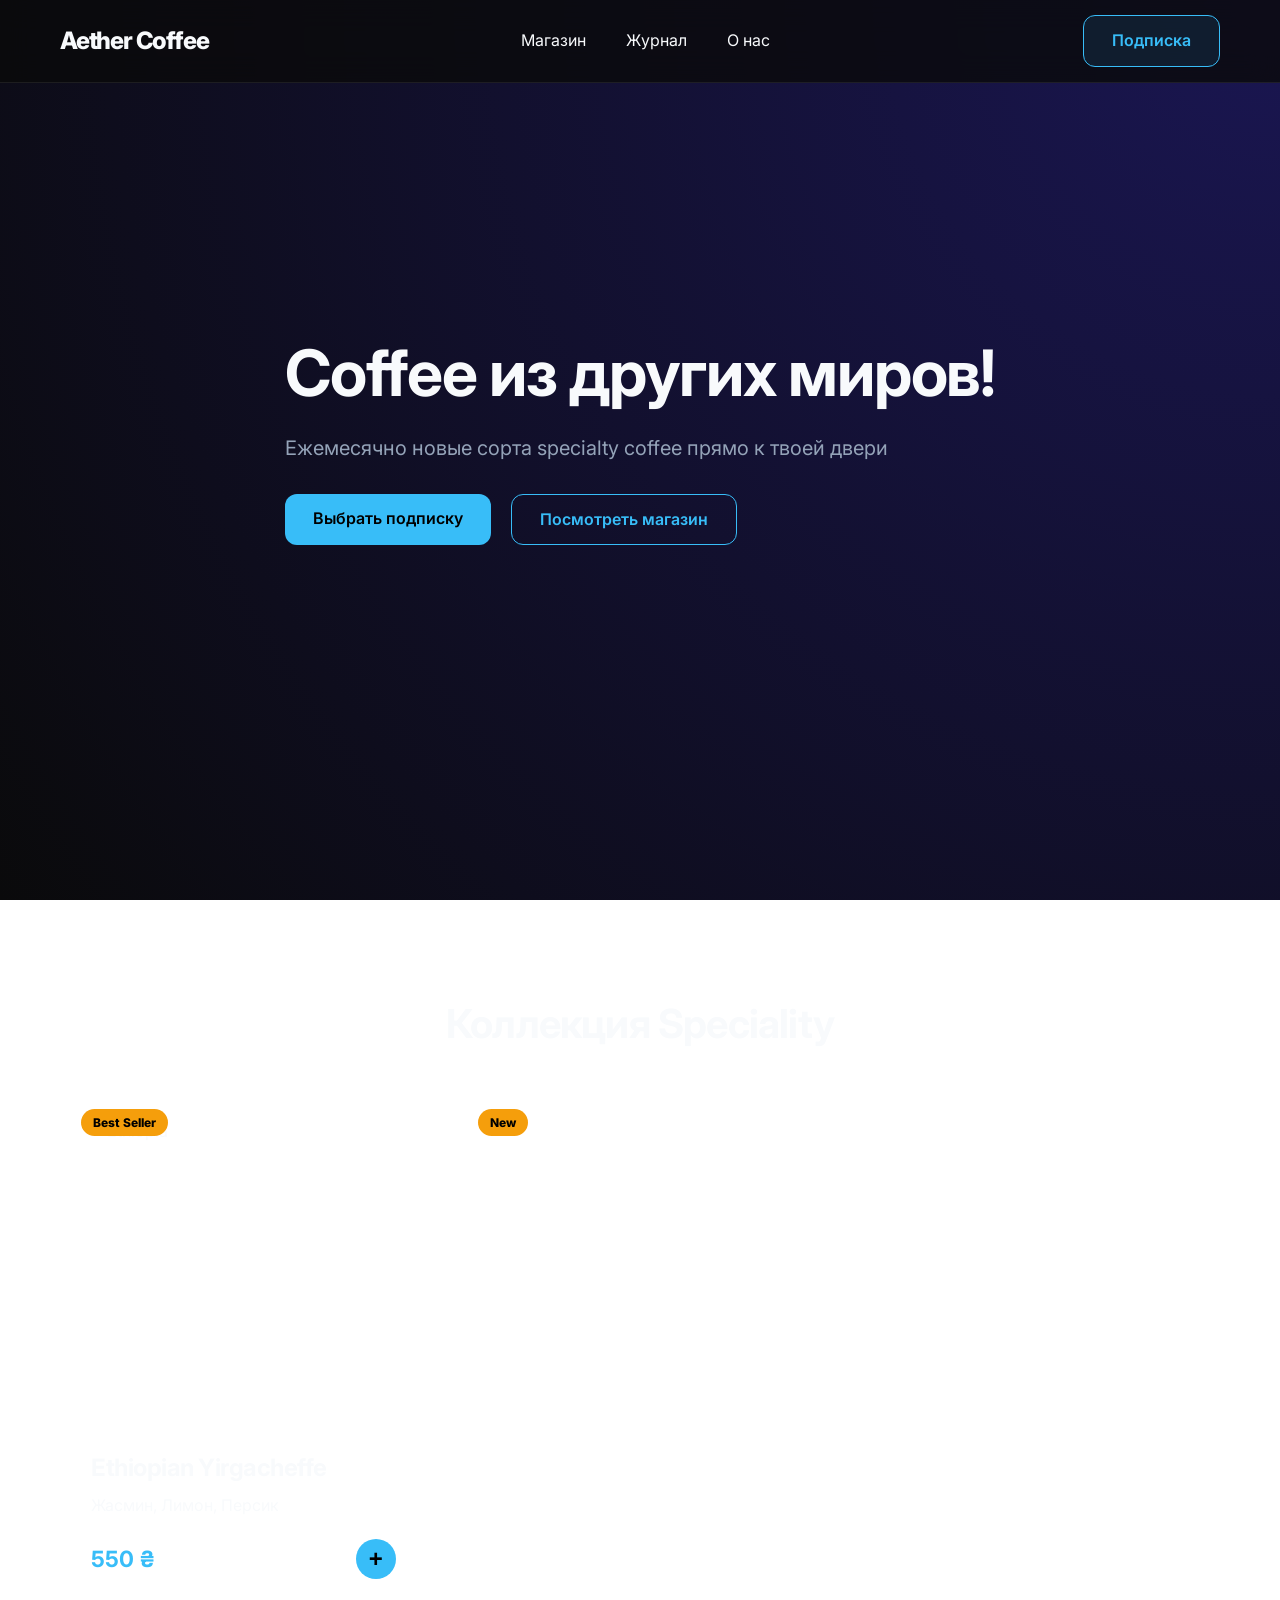
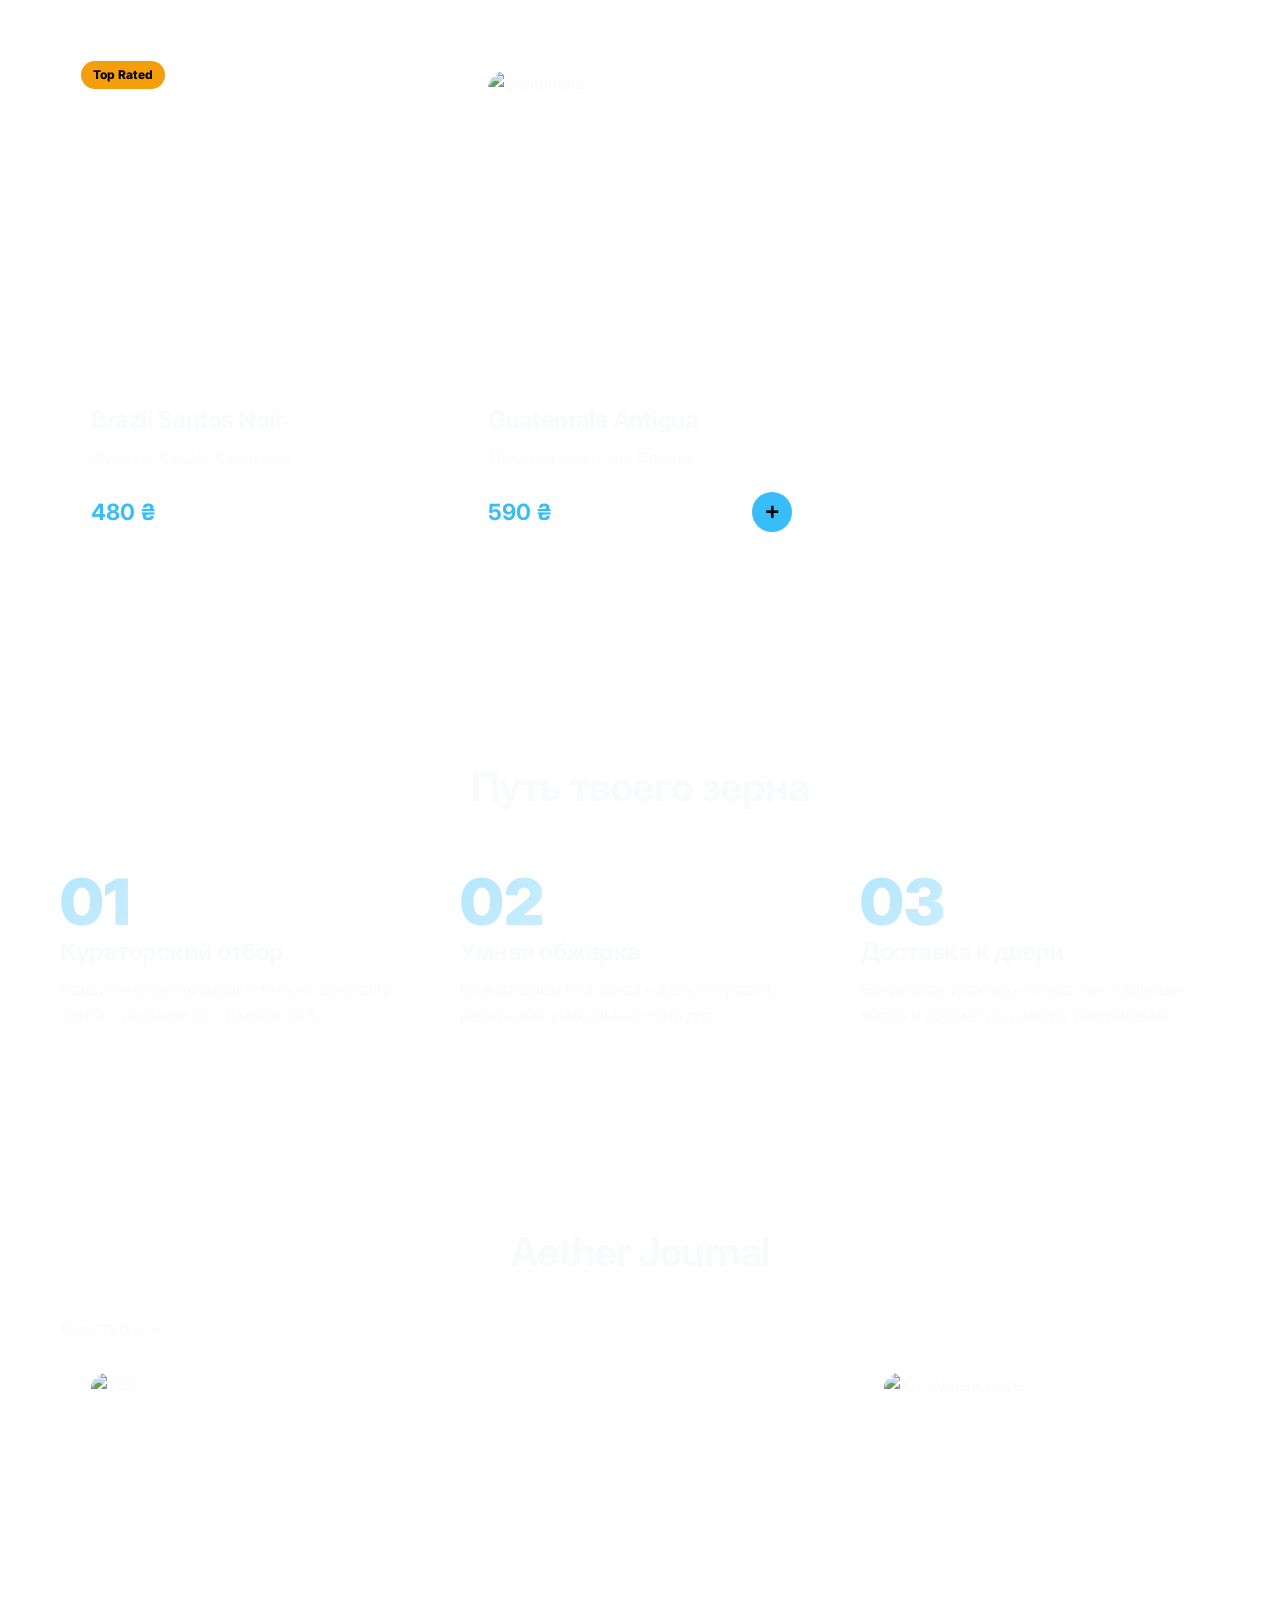
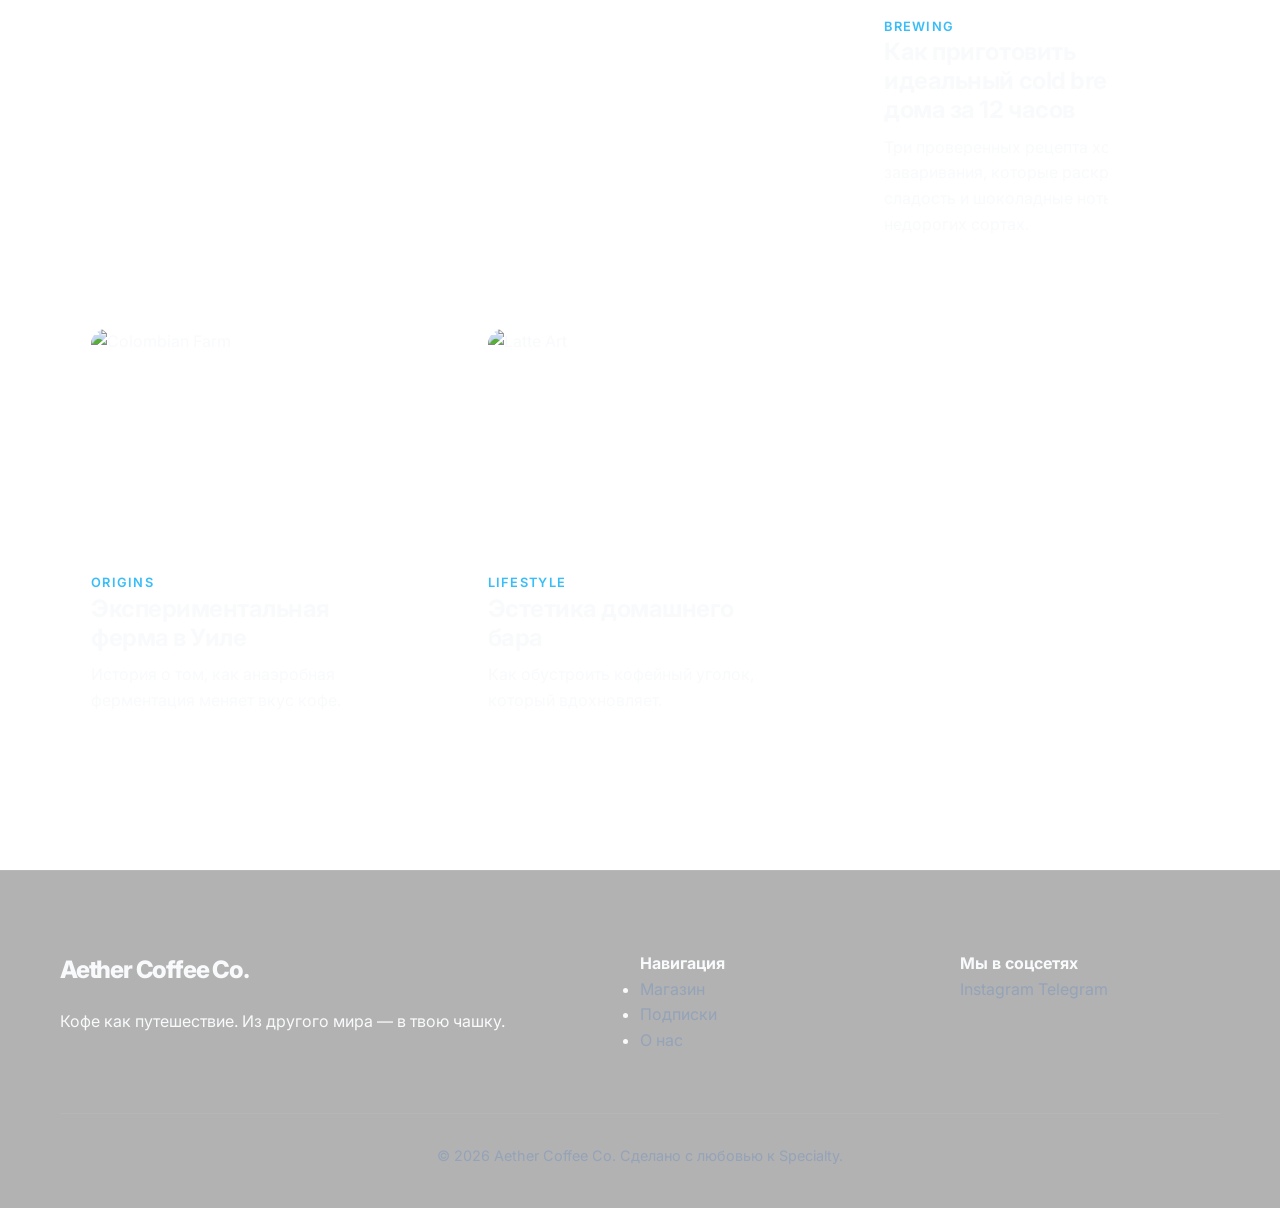
==== index.html @ 2e509341 "Rename Кофейня ручная работа+ повторения.html to index.html" ====
<!doctype html>
<html lang="ru">
  <head>
    <meta charset="UTF-8" />
    <meta name="viewport" content="width=device-width, initial-scale=1.0" />
    <title>Aether Coffee Co. | Кофе из другого мира</title>
    <link
      href="https://fonts.googleapis.com/css2?family=Inter:wght@400;600;800&display=swap"
      rel="stylesheet"
    />
    <link rel="stylesheet" href="style3.css" />
  </head>
  <body>
    <header class="navbar">
      <div class="container navbar-inner">
        <a href="#" class="logo">Aether Coffee</a>
        <nav class="nav-links">
          <a href="#shop">Магазин</a>
          <a href="#journal">Журнал</a>
          <a href="#about">О нас</a>
        </nav>
        <a href="#subscriptions" class="btn btn-outline">Подписка</a>
      </div>
    </header>

    <section class="hero">
      <div class="container">
        <div class="hero-content">
          <h1 class="hero-title">Coffee из других миров!</h1>
          <p class="hero-subtitle">
            Ежемесячно новые сорта specialty coffee прямо к твоей двери
          </p>
          <div class="hero-actions">
            <a href="#subscriptions" class="btn btn-primary"
              >Выбрать подписку</a
            >
            <a href="#shop" class="btn btn-secondary">Посмотреть магазин</a>
          </div>
        </div>
      </div>
    </section>

    <section id="shop" class="shop-preview">
      <div class="container">
        <h2 class="section-title">Коллекция Speciality</h2>
        <div class="product-grid">
          <article class="product-card glass-card">
            <div class="product-badge">Best Seller</div>
            <img
              src="https://images.unsplash.com/photo-1559056199-641a0ac8b55e?auto=format&fit=crop&w=600&q=80"
              alt="Ethiopia"
              class="product-img"
            />
            <div class="product-info">
              <h3>Ethiopian Yirgacheffe</h3>
              <p class="tasting-notes">Жасмин, Лимон, Персик</p>
              <div class="product-footer">
                <span class="price">550 ₴</span>
                <button class="btn-icon"><span>+</span></button>
              </div>
            </div>
          </article>
          <article class="product-card glass-card">
            <div class="product-badge">New</div>
            <img
              src="https://images.unsplash.com/photo-1580915411954-282cb1b0d780?auto=format&fit=crop&w=600&q=80"
              alt="Colombia"
              class="product-img"
            />
            <div class="product-info">
              <h3>Colombian Geisha</h3>
              <p class="tasting-notes">Манго, Мед, Цитрусовые</p>
              <div class="product-footer">
                <span class="price">720 ₴</span>
                <button class="btn-icon"><span>+</span></button>
              </div>
            </div>
          </article>
          <article class="product-card glass-card">
            <div class="product-badge">Limited</div>
            <img
              src="https://images.unsplash.com/photo-1514432324607-a09d9b4aefdd?auto=format&fit=crop&w=600&q=80"
              alt="Kenya"
              class="product-img"
            />
            <div class="product-info">
              <h3>Kenya AA Kiambu</h3>
              <p class="tasting-notes">Черная смородина, Шиповник</p>
              <div class="product-footer">
                <span class="price">680 ₴</span>
                <button class="btn-icon"><span>+</span></button>
              </div>
            </div>
          </article>
          <article class="product-card glass-card">
            <div class="product-badge">Top Rated</div>
            <img
              src="https://images.unsplash.com/photo-1511537190424-bbbab87ac5eb?auto=format&fit=crop&w=600&q=80"
              alt="Brazil"
              class="product-img"
            />
            <div class="product-info">
              <h3>Brazil Santos Noir</h3>
              <p class="tasting-notes">Фундук, Какао, Карамель</p>
              <div class="product-footer">
                <span class="price">480 ₴</span>
                <button class="btn-icon"><span>+</span></button>
              </div>
            </div>
          </article>

          <article class="product-card glass-card">
            <div class="product-badge">Organic</div>
            <img
              src="https://encrypted-tbn0.gstatic.com/images?q=tbn:ANd9GcR5IMcp-CFsYXRosvfypMw5XUXZTMXSh6ycgsonOim0kXkXULAT87Bcw-U&s"
              alt="Guatemala"
              class="product-img"
            />
            <div class="product-info">
              <h3>Guatemala Antigua</h3>
              <p class="tasting-notes">Дымный шоколад, Специи</p>
              <div class="product-footer">
                <span class="price">590 ₴</span>
                <button class="btn-icon"><span>+</span></button>
              </div>
            </div>
          </article>

          <article class="product-card glass-card">
            <div class="product-badge">Exclusive</div>
            <img
              src="https://images.unsplash.com/photo-1506372023823-741c83b836fe?auto=format&fit=crop&w=600&q=80"
              alt="Sumatra"
              class="product-img"
            />
            <div class="product-info">
              <h3>Sumatra Mandheling</h3>
              <p class="tasting-notes">Землистые ноты, Пряности</p>
              <div class="product-footer">
                <span class="price">610 ₴</span>
                <button class="btn-icon"><span>+</span></button>
              </div>
            </div>
          </article>
        </div>
      </div>
    </section>

    <section id="about" class="how-it-works">
      <div class="container">
        <h2 class="section-title">Путь твоего зерна</h2>
        <div class="steps-grid">
          <div class="step-card">
            <div class="step-number">01</div>
            <h3>Кураторский отбор</h3>
            <p>
              Наши сомелье выбирают только Speciality сорта с оценкой 85+ баллов
              SAA.
            </p>
          </div>
          <div class="step-card">
            <div class="step-number">02</div>
            <h3>Умная обжарка</h3>
            <p>
              Обжариваем под заказ в день отправки, раскрывая уникальный
              терруар.
            </p>
          </div>
          <div class="step-card">
            <div class="step-number">03</div>
            <h3>Доставка к двери</h3>
            <p>
              Вакуумная упаковка сохраняет эфирные масла и аромат до самого
              заваривания.
            </p>
          </div>
        </div>
      </div>
    </section>

    <section id="journal" class="journal">
      <div class="container">
        <div class="section-header">
          <h2 class="section-title">Aether Journal</h2>
          <a href="#" class="link-more">Все статьи &rarr;</a>
        </div>
        <div class="journal-grid">
          <article class="journal-item glass-card">
            <div class="journal-img-wrapper">
              <img
                src="https://images.unsplash.com/photo-1511920170033-f8396924c348?auto=format&fit=crop&w=800&q=80"
                alt="V60"
              />
            </div>
            <div class="journal-content">
              <span class="category">Education</span>
              <h3>Искусство V60: как раскрыть кислотность</h3>
              <p>Пошаговый гид по завариванию светлой обжарки в пуровере.</p>
            </div>
          </article>
          <article class="journal-item glass-card">
    <div class="journal-img-wrapper">
        <img 
            src="https://encrypted-tbn0.gstatic.com/images?q=tbn:ANd9GcQWr3xFC0qoLHi7qPM6paCzZO2SNGm3ir9oU4a5xfeZA9aO-rkvzT74Mjo&s" 
            alt="Кофе на рассвете" 
        />
    </div>
    <div class="journal-content">
        <span class="category">Philosophy</span>
        <h3>Почему хороший кофе — это всегда история</h3>
        <p>Каждая чашка specialty coffee несёт в себе труд фермера, климат, почву и время. Мы рассказываем эти истории.</p>
    </div>
</article>
<article class="journal-item glass-card">
    <div class="journal-img-wrapper">
        <img 
            src="https://images.unsplash.com/photo-1512568400610-62da28bc8a13?auto=format&fit=crop&w=800&q=80" 
            alt="Холодный кофе" 
        />
    </div>
    <div class="journal-content">
        <span class="category">Brewing</span>
        <h3>Как приготовить идеальный cold brew дома за 12 часов</h3>
        <p>Три проверенных рецепта холодного заваривания, которые раскрывают сладость и шоколадные ноты даже в недорогих сортах.</p>
    </div>
</article>
          <article class="journal-item glass-card">
            <div class="journal-img-wrapper">
              <img
                src="https://images.unsplash.com/photo-1559056199-641a0ac8b55e?auto=format&fit=crop&w=600&q=80"
                alt="Colombian Farm"
              />
            </div>
            <div class="journal-content">
              <span class="category">Origins</span>
              <h3>Экспериментальная ферма в Уиле</h3>
              <p>История о том, как анаэробная ферментация меняет вкус кофе.</p>
            </div>
          </article>
          <article class="journal-item glass-card">
            <div class="journal-img-wrapper">
              <img
                src="https://images.unsplash.com/photo-1495474472287-4d71bcdd2085?auto=format&fit=crop&w=800&q=80"
                alt="Latte Art"
              />
            </div>
            <div class="journal-content">
              <span class="category">Lifestyle</span>
              <h3>Эстетика домашнего бара</h3>
              <p>Как обустроить кофейный уголок, который вдохновляет.</p>
            </div>
          </article>
          <article class="journal-item glass-card">
            <div class="journal-img-wrapper">
              <img
                src="https://images.unsplash.com/photo-1442512595331-e89e73853f31?auto=format&fit=crop&w=800&q=80"
                alt="Roasting"
              />
            </div>
            <div class="journal-content">
              <span class="category">Science</span>
              <h3>Химия обжарки: первый "крак"</h3>
              <p>
                Что происходит с зерном при температуре 200°C и как это влияет
                на сладость.
              </p>
            </div>
          </article>
        </div>
      </div>
    </section>

    <footer class="main-footer">
      <div class="container">
        <div class="footer-grid">
          <div class="footer-brand">
            <div class="logo">Aether Coffee Co.</div>
            <p>Кофе как путешествие. Из другого мира — в твою чашку.</p>
          </div>
          <div class="footer-nav">
            <h4>Навигация</h4>
            <ul>
              <li><a href="#shop">Магазин</a></li>
              <li><a href="#subscriptions">Подписки</a></li>
              <li><a href="#about">О нас</a></li>
            </ul>
          </div>
          <div class="footer-social">
            <h4>Мы в соцсетях</h4>
            <div class="social-links">
              <a href="#">Instagram</a>
              <a href="#">Telegram</a>
            </div>
          </div>
        </div>
        <div class="footer-bottom">
          <p>&copy; 2026 Aether Coffee Co. Сделано с любовью к Specialty.</p>
        </div>
      </div>
    </footer>
  </body>
</html>
---- style3.css ----
/* ==========================================================================
   1. ГЛОБАЛЬНЫЕ НАСТРОЙКИ И ПЕРЕМЕННЫЕ
   ========================================================================== */

html {
    scroll-behavior: smooth; /* Плавный скролл к якорям (#shop, #about и т.д.) */
}

* {
    margin: 0;
    padding: 0;
    box-sizing: border-box; /* Учитывает border и padding в ширине элемента */
}

:root {
    /* Палитра проекта */
    --bg-dark: #0a0a0b;
    --bg-purple: #1a1652;
    --accent: #38bdf8;
    --accent-warm: #f59e0b;
    --text-main: #f8fafc;
    --text-muted: #94a3b8;
    /* Настройки "стеклянного" эффекта */
    --glass-border: rgba(255, 255, 255, 0.08);
    --glass: rgba(255, 255, 255, 0.03);
}

body {
    font-family: 'Inter', sans-serif;
    background: radial-gradient(circle at top right, var(--bg-purple), var(--bg-dark));
    background-attachment: fixed; /* Фон не двигается при скролле */
    color: var(--text-main);
    line-height: 1.6;
    overflow-x: hidden; /* Защита от горизонтальной прокрутки */
}

/* Ограничитель ширины контента по центру */
.container {
    max-width: 1200px;
    margin: 0 auto;
    padding: 0 20px;
}

section {
    padding: 100px 0; /* Отступы между крупными смысловыми блоками */
}

/* ==========================================================================
   2. ТИПОГРАФИКА (ТЕКСТ) И КНОПКИ
   ========================================================================== */

h1, h2, h3 {
    line-height: 1.2;
    letter-spacing: -0.02em;
}

h1 { font-size: clamp(2.5rem, 8vw, 4rem); font-weight: 700; margin-bottom: 20px; }
h2 { font-size: 2.5rem; margin-bottom: 40px; text-align: center; width: 100%; }
h3 { font-size: 1.5rem; margin-bottom: 10px; }

a {
    color: inherit;
    text-decoration: none;
    cursor: pointer;
    transition: 0.3s; /* Плавная смена цвета при наведении */
}

/* Базовый стиль кнопки */
.btn {
    display: inline-block;
    padding: 12px 28px;
    border-radius: 12px;
    font-weight: 600;
    text-align: center;
    transition: all 0.4s cubic-bezier(0.4, 0, 0.2, 1);
}

.btn-primary { background: var(--accent); color: #000; }
.btn-secondary { background: transparent; border: 1px solid var(--accent); color: var(--accent); }
.btn-outline {
    background: rgba(56, 189, 248, 0.1); /* Полупрозрачный голубой */
    border: 1px solid var(--accent);     /* Яркая рамка */
    color: var(--accent);                /* Голубой текст */
}
.btn-outline:hover {
    background: var(--accent);           /* При наведении закрашивается полностью */
    color: #000;                         /* Текст становится черным для контраста */
}

.btn:hover {
    transform: translateY(-3px); /* "Прыжок" кнопки вверх */
    filter: brightness(1.2); /* Легкое осветление */
    box-shadow: 0 10px 20px rgba(56, 189, 248, 0.2);
}

/* ==========================================================================
   3. КОМПОНЕНТ "СТЕКЛЯННАЯ КАРТОЧКА" (GLASSMORPHISM)
   ========================================================================== */

.glass-card {
    background: var(--glass);
    backdrop-filter: blur(12px); /* Размытие фона за карточкой */
    -webkit-backdrop-filter: blur(12px);
    border: 1px solid var(--glass-border);
    border-radius: 24px;
    padding: 30px;
    transition: all 0.4s ease;
}

.glass-card:hover {
    background: rgba(255, 255, 255, 0.06);
    border-color: rgba(56, 189, 248, 0.4);
    transform: translateY(-8px);
}

/* ==========================================================================
   4. НАВИГАЦИЯ (HEADER)
   ========================================================================== */

.navbar {
    position: fixed;
    top: 0;
    left: 0;
    width: 100%;
    z-index: 1000;
    background: rgba(10, 10, 11, 0.8);
    backdrop-filter: blur(15px);
    border-bottom: 1px solid var(--glass-border);
    padding: 15px 0;
}

.navbar-inner {
    display: flex;
    justify-content: space-between; /* Распределяет: Лого - Ссылки - Кнопка */
    align-items: center;
}

.logo {
    font-weight: 800;
    font-size: 1.5rem;
    letter-spacing: -0.05em;
}

.nav-links {
    display: flex;
    gap: 40px; /* Расстояние между ссылками в меню */
}

.nav-links a:hover {
    color: var(--accent);
}

/* ==========================================================================
   5. ГЛАВНЫЙ ЭКРАН (HERO)
   ========================================================================== */

.hero {
    height: 100vh;
    display: flex;
    align-items: center;
    padding-top: 80px; /* Компенсация высоты фиксированной шапки */
}

.hero-subtitle {
    font-size: 1.25rem;
    color: var(--text-muted);
    margin-bottom: 30px;
}

.hero-actions {
    display: flex;
    gap: 20px;
}

/* ==========================================================================
   6. МАГАЗИН (PRODUCT GRID)
   ========================================================================== */

.product-grid {
    display: grid;
    grid-template-columns: repeat(auto-fit, minmax(300px, 1fr));
    gap: 30px;
}

.product-card {
    display: flex;
    flex-direction: column; /* Элементы внутри карточки идут сверху вниз */
    position: relative;
}

.product-img {
    width: 100%;
    height: 320px; /* Все фото товаров будут одной высоты */
    object-fit: cover; /* Обрезает фото под размер без искажений */
    border-radius: 18px;
    margin-bottom: 15px;
}

.product-badge {
    position: absolute;
    top: 20px;
    left: 20px;
    background: var(--accent-warm);
    color: #000;
    padding: 4px 12px;
    border-radius: 20px;
    font-size: 0.75rem;
    font-weight: 800;
    z-index: 1;
}

.product-footer {
    margin-top: auto; /* Прижимает цену и кнопку к низу карточки */
    display: flex;
    justify-content: space-between;
    align-items: center;
    padding-top: 20px;
    border-top: 1px solid var(--glass-border);
}

.price {
    font-size: 1.4rem;
    font-weight: 700;
    color: var(--accent);
}

/* Маленькая круглая кнопка "+" */
.btn-icon {
    width: 40px;
    height: 40px;
    border-radius: 50%;
    background: var(--accent);
    border: none;
    cursor: pointer;
    font-weight: bold;
    font-size: 1.5rem;
    transition: 0.3s;
}

.btn-icon:hover { transform: rotate(90deg) scale(1.1); }

/* ==========================================================================
   7. ПРОЦЕСС (STEPS) И ЖУРНАЛ (JOURNAL)
   ========================================================================== */

.steps-grid {
    display: grid;
    grid-template-columns: repeat(auto-fit, minmax(250px, 1fr));
    gap: 40px;
}

.step-number {
    font-size: 4rem;
    font-weight: 900;
    background: linear-gradient(135deg, var(--accent), transparent);
    -webkit-background-clip: text; /* Текст становится прозрачным, виден фон-градиент */
    -webkit-text-fill-color: transparent;
    opacity: 0.4;
    margin-bottom: -15px;
}

/* Журнал */
.journal-grid {
    display: grid;
    grid-template-columns: repeat(auto-fit, minmax(320px, 1fr));
    gap: 30px;
}

.journal-img-wrapper {
    width: 100%;
    height: 220px; /* Фиксированная высота */
    overflow: hidden;
    border-radius: 15px; /* Закругляем углы самой картинки */
    margin-bottom: 20px; /* Отступ от картинки до текста статьи */
    /* УДАЛИЛИ отрицательные маржины, чтобы картинка не "липла" к краям */
}

.journal-img-wrapper img {
    width: 100%;
    height: 100%;
    object-fit: cover;
    transition: transform 0.5s ease;
}

.journal-item:hover img { transform: scale(1.1); }

.category {
    color: var(--accent);
    font-size: 0.8rem;
    text-transform: uppercase;
    letter-spacing: 0.1em;
    font-weight: 600;
}

/* ==========================================================================
   8. ПОДВАЛ (FOOTER)
   ========================================================================== */

.main-footer {
    padding: 80px 0 40px;
    background: rgba(0,0,0,0.3);
    border-top: 1px solid var(--glass-border);
}

.footer-grid {
    display: grid;
    grid-template-columns: 2fr 1fr 1fr; /* Левая колонка шире остальных */
    gap: 60px;
    margin-bottom: 60px;
}

.footer-brand .logo { margin-bottom: 20px; display: block; }
/* Объединяем навигацию и соцсети в футере для одинакового эффекта */
.footer-nav a, 
.social-links a {
    transition: all 0.3s ease; /* Плавность для всех изменений */
    color: var(--text-muted);   /* Изначально серый цвет */
}

/* Эффект при наведении для обоих блоков */
.footer-nav a:hover, 
.social-links a:hover {
    color: var(--accent);       /* Меняем цвет на голубой */
    text-shadow: 0 0 10px var(--accent); /* Добавляем то самое свечение */
    padding-left: 5px;          /* Легкий сдвиг вправо для динамики */
}

.footer-bottom {
    text-align: center;
    color: var(--text-muted);
    font-size: 0.9rem;
    padding-top: 30px;
    border-top: 1px solid rgba(255,255,255,0.05);
}
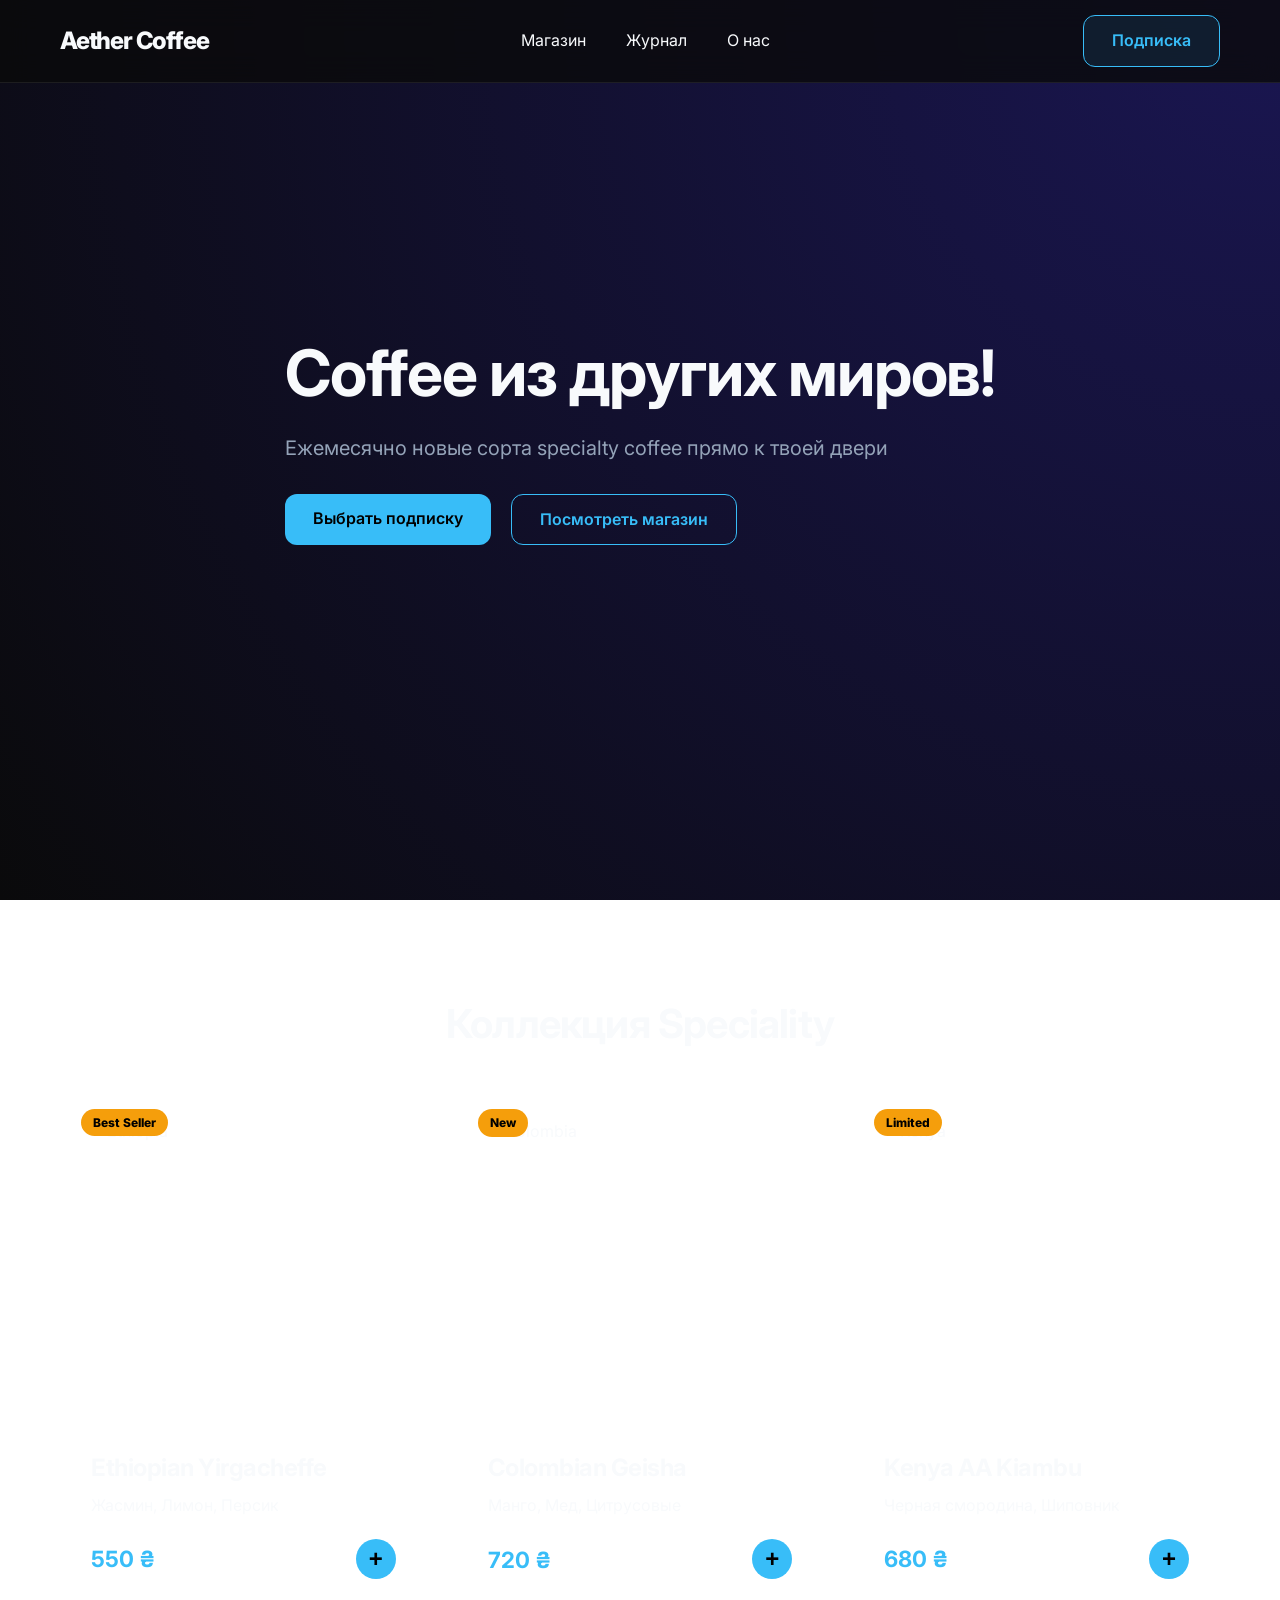
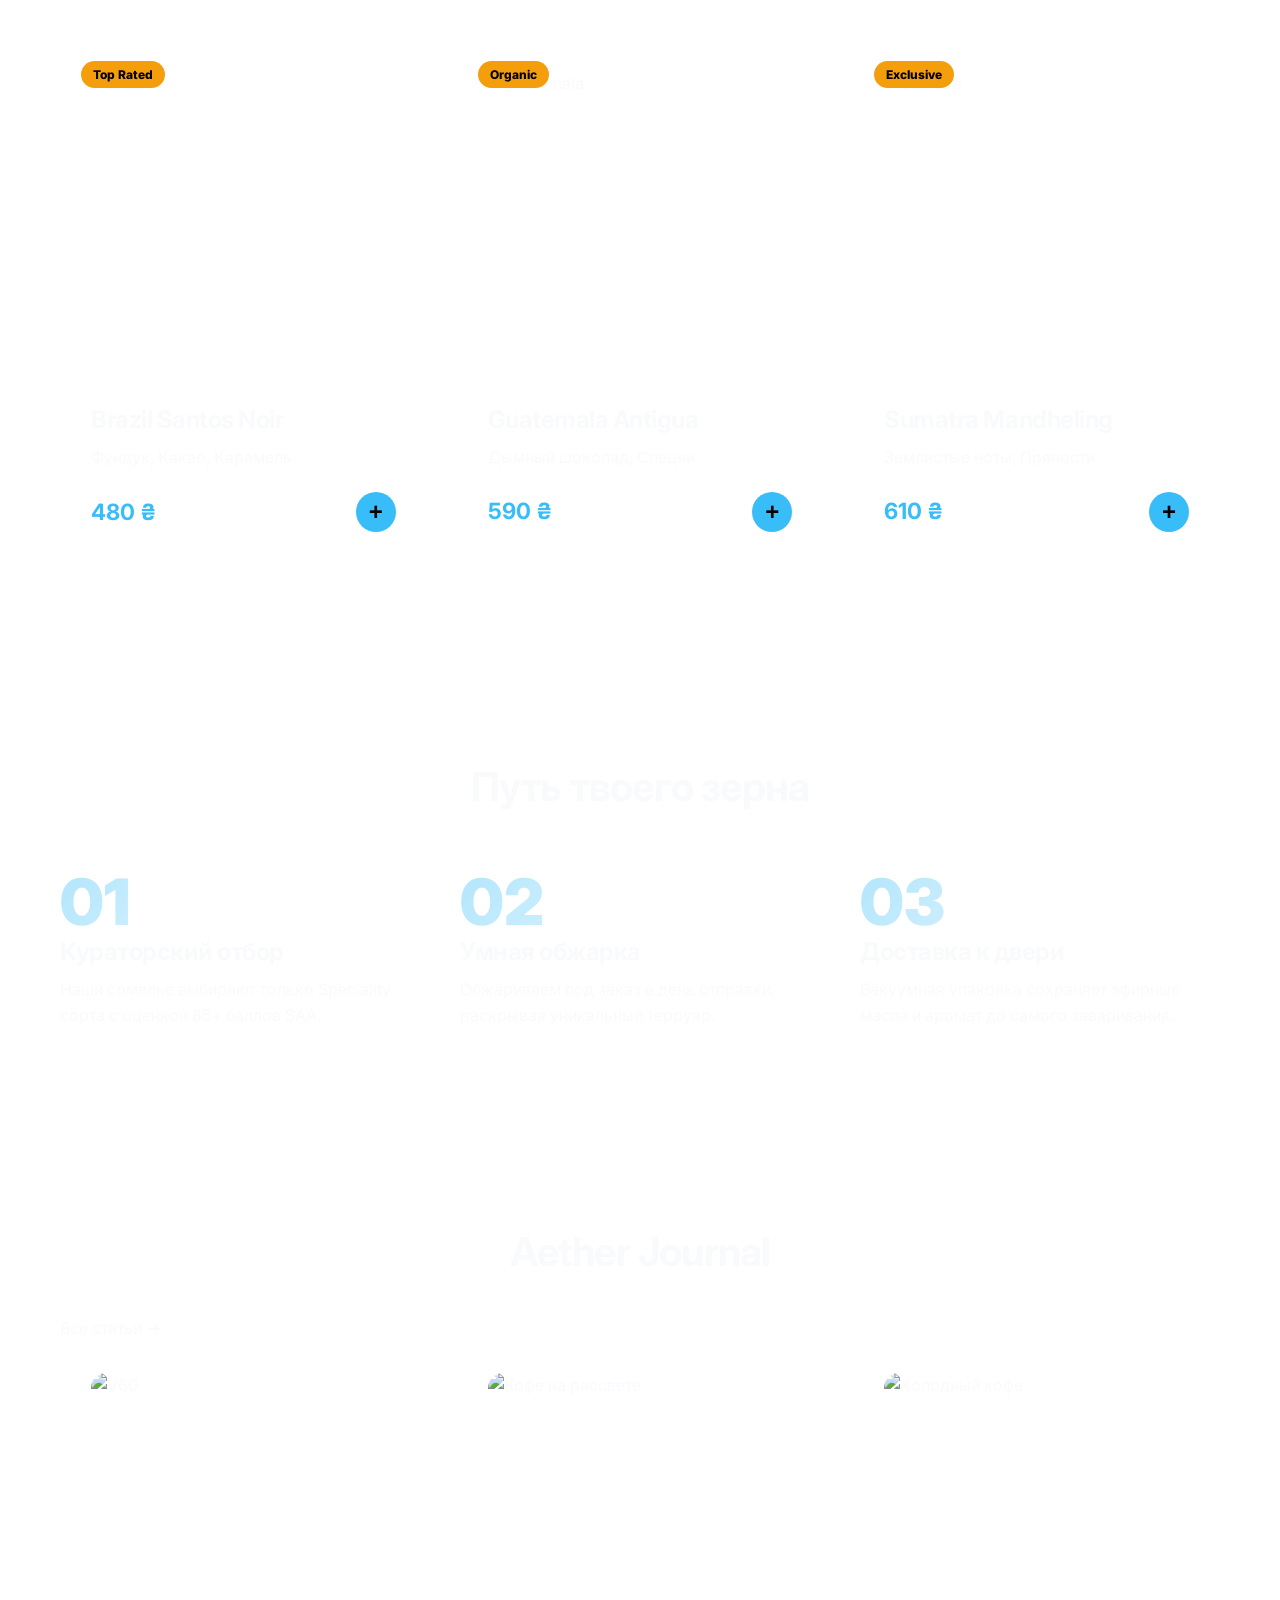
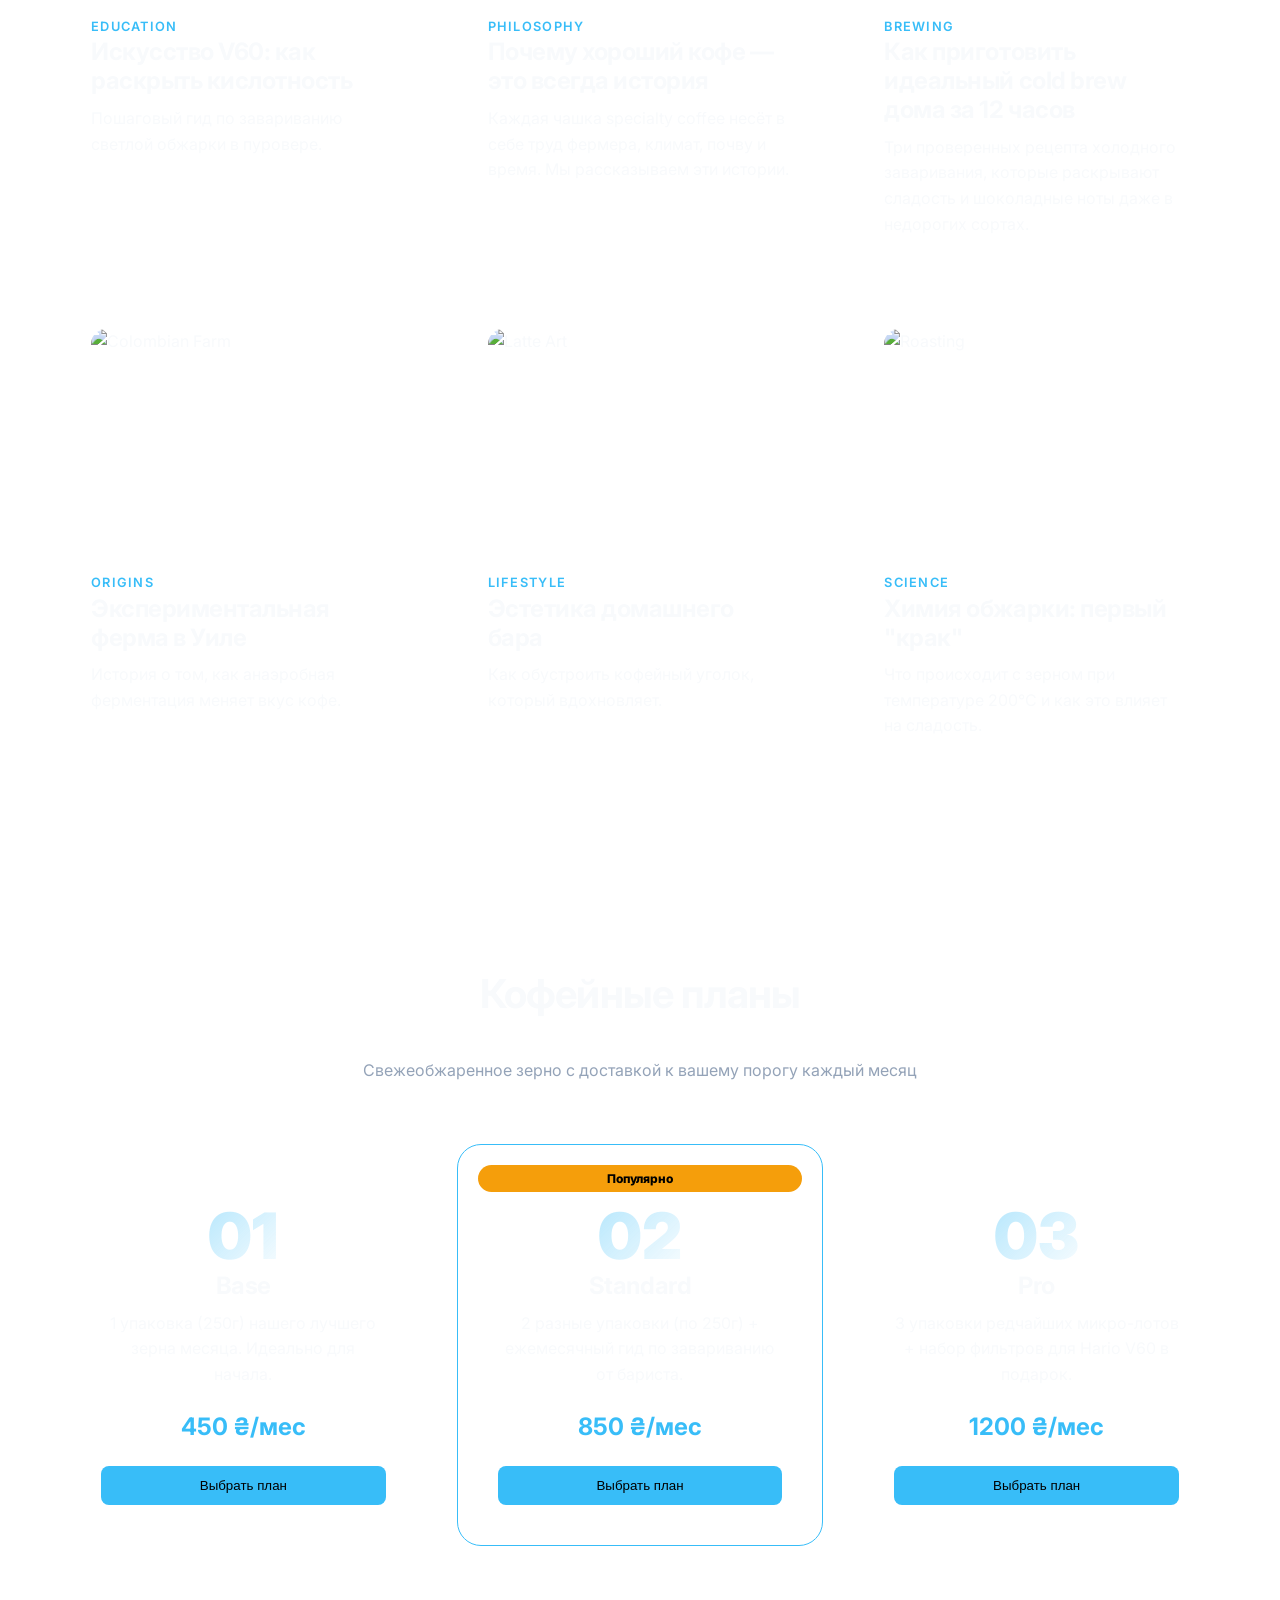
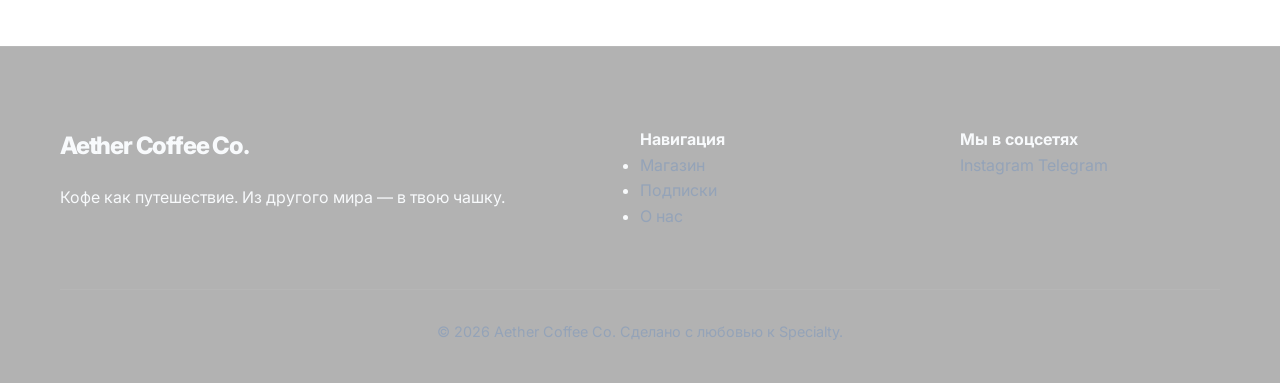
==== commit 0937b9f2: "Add files via upload" ====
--- a/index.html
+++ b/index.html
@@ -269,6 +269,41 @@
         </div>
       </div>
     </section>
+    <section id="subscriptions" class="subscriptions" style="padding: 100px 0;">
+    <div class="container">
+        <div class="section-header" style="text-align: center; margin-bottom: 60px;">
+            <h2 class="section-title">Кофейные планы</h2>
+            <p style="color: var(--text-muted);">Свежеобжаренное зерно с доставкой к вашему порогу каждый месяц</p>
+        </div>
+        
+        <div class="product-grid"> <div class="step-card glass-card" style="display: flex; flex-direction: column; align-items: center; text-align: center; padding: 40px;">
+                <div class="step-number">01</div>
+                <h3>Base</h3>
+                <p>1 упаковка (250г) нашего лучшего зерна месяца. Идеально для начала.</p>
+                <div class="price" style="font-size: 1.5rem; margin: 20px 0; color: var(--accent);">450 ₴/мес</div>
+                <button class="btn-primary" style="width: 100%; padding: 12px; border-radius: 8px; border: none; cursor: pointer;">Выбрать план</button>
+            </div>
+
+            <div class="step-card glass-card" style="display: flex; flex-direction: column; align-items: center; text-align: center; padding: 40px; border: 1px solid var(--accent);">
+                <div class="product-badge" style="position: absolute; top: 20px; right: 20px;">Популярно</div>
+                <div class="step-number">02</div>
+                <h3>Standard</h3>
+                <p>2 разные упаковки (по 250г) + ежемесячный гид по завариванию от бариста.</p>
+                <div class="price" style="font-size: 1.5rem; margin: 20px 0; color: var(--accent);">850 ₴/мес</div>
+                <button class="btn-primary" style="width: 100%; padding: 12px; border-radius: 8px; border: none; cursor: pointer; background: var(--accent); color: #000;">Выбрать план</button>
+            </div>
+
+            <div class="step-card glass-card" style="display: flex; flex-direction: column; align-items: center; text-align: center; padding: 40px;">
+                <div class="step-number">03</div>
+                <h3>Pro</h3>
+                <p>3 упаковки редчайших микро-лотов + набор фильтров для Hario V60 в подарок.</p>
+                <div class="price" style="font-size: 1.5rem; margin: 20px 0; color: var(--accent);">1200 ₴/мес</div>
+                <button class="btn-primary" style="width: 100%; padding: 12px; border-radius: 8px; border: none; cursor: pointer;">Выбрать план</button>
+            </div>
+
+        </div>
+    </div>
+</section>
 
     <footer class="main-footer">
       <div class="container">
